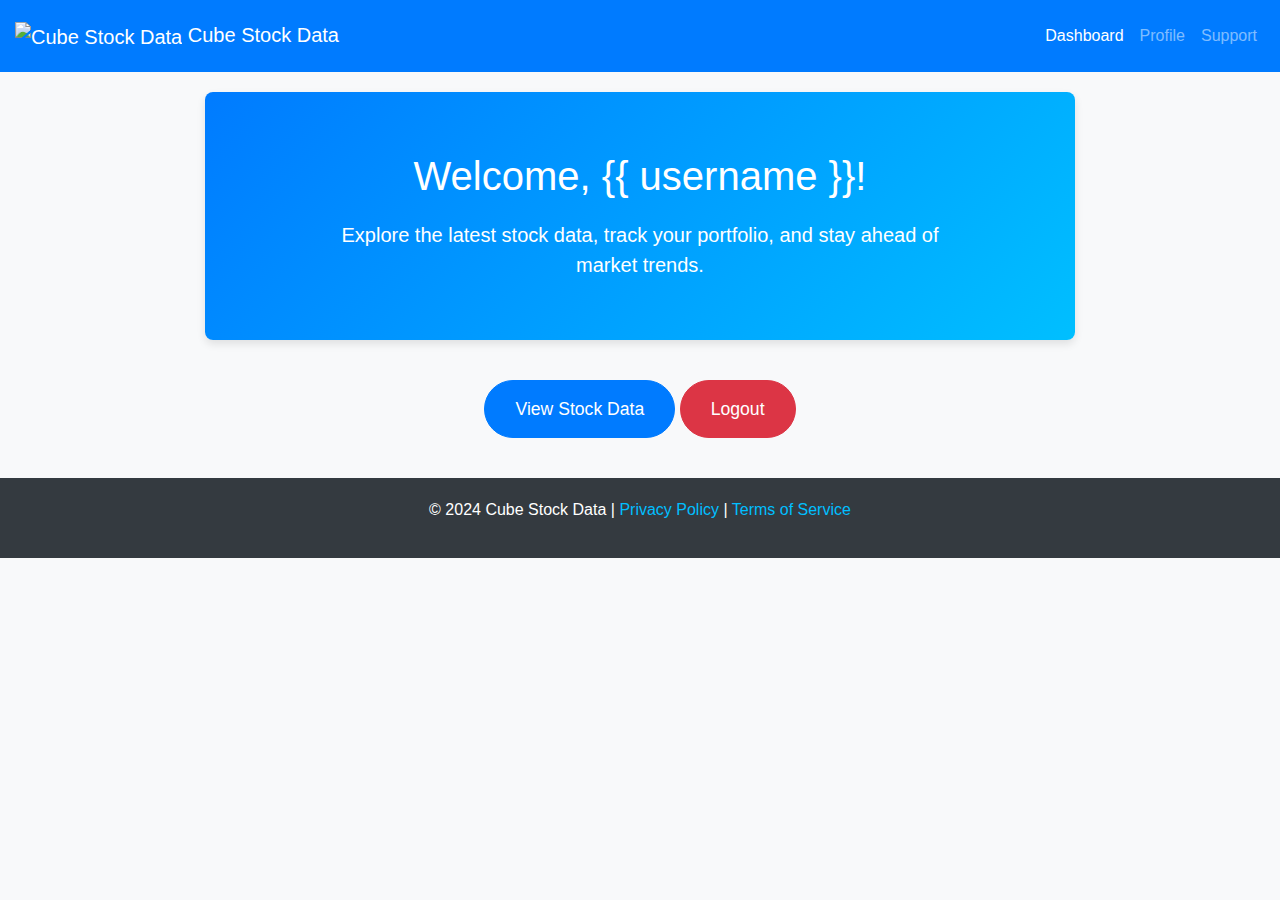
==== templates/dashboard.html @ 49cc2dac "add files" ====
<!DOCTYPE html>
<html lang="en">
<head>
    <meta charset="UTF-8">
    <meta name="viewport" content="width=device-width, initial-scale=1.0">
    <title>Dashboard - Cube Stock Data</title>
    <link href="https://stackpath.bootstrapcdn.com/bootstrap/4.5.2/css/bootstrap.min.css" rel="stylesheet">
    <style>
        body {
            background-color: #f8f9fa;
            color: #343a40;
            font-family: Arial, sans-serif;
        }

        /* Navbar */
        .navbar {
            margin-bottom: 20px;
            padding: 15px;
        }

        .navbar-brand img {
            height: 40px;
        }

        /* Hero Section */
        .hero {
            background: linear-gradient(135deg, #007bff, #00bfff);
            color: white;
            padding: 60px 20px;
            border-radius: 8px;
            text-align: center;
            margin-bottom: 40px;
            box-shadow: 0 4px 8px rgba(0,0,0,0.1);
        }

        .hero h1 {
            font-size: 2.5rem;
            margin-bottom: 20px;
        }

        .hero p {
            font-size: 1.25rem;
            max-width: 600px;
            margin: 0 auto;
        }

        /* Buttons */
        .btn-primary, .btn-danger {
            padding: 15px 30px;
            border-radius: 50px;
            font-size: 1.1rem;
        }

        .btn-primary {
            background-color: #007bff;
            border-color: #007bff;
        }

        .btn-primary:hover {
            background-color: #0056b3;
        }

        .btn-danger {
            background-color: #dc3545;
            border-color: #dc3545;
        }

        .btn-danger:hover {
            background-color: #c82333;
        }

        /* Container */
        .container {
            max-width: 900px;
        }

        /* Footer */
        footer {
            background-color: #343a40;
            color: white;
            padding: 20px 0;
            text-align: center;
            margin-top: 40px;
        }

        footer a {
            color: #00bfff;
            text-decoration: none;
        }

        footer a:hover {
            text-decoration: underline;
        }

    </style>
</head>
<body>

    <!-- Navbar -->
    <nav class="navbar navbar-expand-lg navbar-dark bg-primary sticky-top">
        <a class="navbar-brand" href="#">
            <img src="logo.png" alt="Cube Stock Data"> Cube Stock Data
        </a>
        <button class="navbar-toggler" type="button" data-toggle="collapse" data-target="#navbarNav" aria-controls="navbarNav" aria-expanded="false" aria-label="Toggle navigation">
            <span class="navbar-toggler-icon"></span>
        </button>
        <div class="collapse navbar-collapse" id="navbarNav">
            <ul class="navbar-nav ml-auto">
                <li class="nav-item active">
                    <a class="nav-link" href="/">Dashboard</a>
                </li>
                <li class="nav-item">
                    <a class="nav-link" href="#">Profile</a>
                </li>
                <li class="nav-item">
                    <a class="nav-link" href="#">Support</a>
                </li>
            </ul>
        </div>
    </nav>

    <!-- Hero Section -->
    <div class="container">
        <div class="hero">
            <h1>Welcome, {{ username }}!</h1>
            <p>Explore the latest stock data, track your portfolio, and stay ahead of market trends.</p>
        </div>
        <div class="text-center">
            <a href="/" class="btn btn-primary btn-lg">
                <i class="fas fa-chart-line"></i> View Stock Data
            </a>
            <a href="/logout" class="btn btn-danger btn-lg">
                <i class="fas fa-sign-out-alt"></i> Logout
            </a>
        </div>
    </div>

    <!-- Footer -->
    <footer>
        <p>&copy; 2024 Cube Stock Data | <a href="#">Privacy Policy</a> | <a href="#">Terms of Service</a></p>
    </footer>

    <script src="https://code.jquery.com/jquery-3.5.1.slim.min.js"></script>
    <script src="https://cdn.jsdelivr.net/npm/@popperjs/core@2.5.2/dist/umd/popper.min.js"></script>
    <script src="https://stackpath.bootstrapcdn.com/bootstrap/4.5.2/js/bootstrap.min.js"></script>
    <script src="https://kit.fontawesome.com/a076d05399.js"></script> <!-- For Icons -->
</body>
</html>
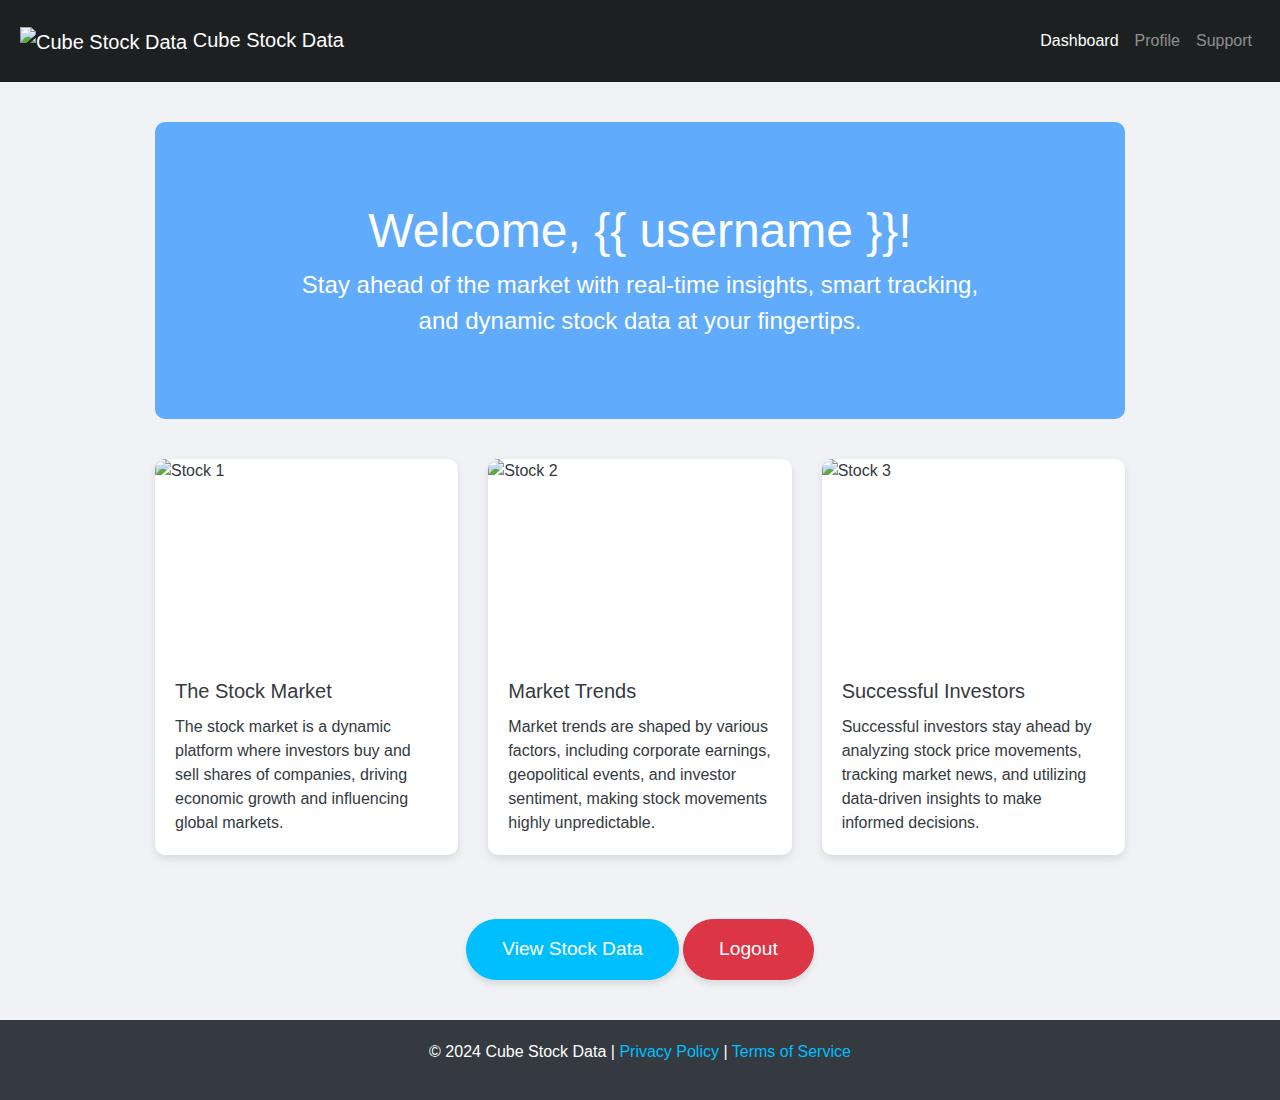
==== commit 14f600e0: "add project" ====
--- a/templates/dashboard.html
+++ b/templates/dashboard.html
@@ -7,74 +7,89 @@
     <link href="https://stackpath.bootstrapcdn.com/bootstrap/4.5.2/css/bootstrap.min.css" rel="stylesheet">
     <style>
         body {
-            background-color: #f8f9fa;
+            background-color: #f0f2f5;
             color: #343a40;
-            font-family: Arial, sans-serif;
+            font-family: 'Segoe UI', Tahoma, Geneva, Verdana, sans-serif;
         }
-
-        /* Navbar */
         .navbar {
-            margin-bottom: 20px;
-            padding: 15px;
+            background-color: #1d2021;
+            margin-bottom: 40px;
+            padding: 20px;
         }
-
         .navbar-brand img {
-            height: 40px;
+            height: 50px;
         }
-
-        /* Hero Section */
         .hero {
-            background: linear-gradient(135deg, #007bff, #00bfff);
+            background: url('https://img.freepik.com/free-photo/psychedelic-paper-shapes-with-copy-space_23-2149378246.jpg?t=st=1725303111~exp=1725306711~hmac=4b92ae84f6c77a8c97dbe590d8cd60e0523ddb2befbb620a1d0355bc2beeab46&w=1060') center/cover no-repeat;
             color: white;
-            padding: 60px 20px;
-            border-radius: 8px;
+            padding: 80px 20px;
+            border-radius: 10px;
             text-align: center;
             margin-bottom: 40px;
-            box-shadow: 0 4px 8px rgba(0,0,0,0.1);
+            position: relative;
         }
-
+        .hero::before {
+            content: "";
+            position: absolute;
+            top: 0;
+            left: 0;
+            width: 100%;
+            height: 100%;
+            background: rgba(0, 123, 255, 0.6);
+            border-radius: 10px;
+        }
         .hero h1 {
-            font-size: 2.5rem;
-            margin-bottom: 20px;
+            font-size: 3rem;
+            z-index: 1;
+            position: relative;
         }
-
         .hero p {
-            font-size: 1.25rem;
-            max-width: 600px;
+            font-size: 1.5rem;
+            max-width: 700px;
             margin: 0 auto;
+            z-index: 1;
+            position: relative;
         }
-
-        /* Buttons */
         .btn-primary, .btn-danger {
-            padding: 15px 30px;
+            padding: 15px 35px;
             border-radius: 50px;
-            font-size: 1.1rem;
+            font-size: 1.2rem;
+            box-shadow: 0 4px 6px rgba(0,0,0,0.1);
         }
-
         .btn-primary {
-            background-color: #007bff;
-            border-color: #007bff;
+            background-color: #00bfff;
+            border-color: #00bfff;
         }
-
         .btn-primary:hover {
-            background-color: #0056b3;
+            background-color: #009bd6;
         }
-
         .btn-danger {
             background-color: #dc3545;
             border-color: #dc3545;
         }
-
         .btn-danger:hover {
             background-color: #c82333;
         }
-
-        /* Container */
         .container {
-            max-width: 900px;
+            max-width: 1000px;
         }
-
-        /* Footer */
+        .card-deck {
+            margin-bottom: 40px;
+        }
+        .card {
+            border: none;
+            border-radius: 10px;
+            box-shadow: 0 4px 8px rgba(0,0,0,0.1);
+            overflow: hidden;
+            transition: transform 0.3s;
+        }
+        .card:hover {
+            transform: translateY(-10px);
+        }
+        .card img {
+            height: 200px;
+            object-fit: cover;
+        }
         footer {
             background-color: #343a40;
             color: white;
@@ -82,24 +97,21 @@
             text-align: center;
             margin-top: 40px;
         }
-
         footer a {
             color: #00bfff;
             text-decoration: none;
         }
-
         footer a:hover {
             text-decoration: underline;
         }
-
     </style>
 </head>
 <body>
 
     <!-- Navbar -->
-    <nav class="navbar navbar-expand-lg navbar-dark bg-primary sticky-top">
+    <nav class="navbar navbar-expand-lg navbar-dark">
         <a class="navbar-brand" href="#">
-            <img src="logo.png" alt="Cube Stock Data"> Cube Stock Data
+            <img src="https://scontent.fpnq9-1.fna.fbcdn.net/v/t39.30808-6/458178059_2169730230073456_6954890262318440446_n.jpg?_nc_cat=110&ccb=1-7&_nc_sid=127cfc&_nc_ohc=3iUBP5c_v40Q7kNvgF8e103&_nc_ht=scontent.fpnq9-1.fna&oh=00_AYCi5TtUyEkLZ4cdBZv9Dl6i_fOQ5Kd_ZcEF2fqgfWtprw&oe=66DBE33E" alt="Cube Stock Data"> Cube Stock Data
         </a>
         <button class="navbar-toggler" type="button" data-toggle="collapse" data-target="#navbarNav" aria-controls="navbarNav" aria-expanded="false" aria-label="Toggle navigation">
             <span class="navbar-toggler-icon"></span>
@@ -107,13 +119,13 @@
         <div class="collapse navbar-collapse" id="navbarNav">
             <ul class="navbar-nav ml-auto">
                 <li class="nav-item active">
-                    <a class="nav-link" href="/">Dashboard</a>
+                    <a class="nav-link" href="dashboard">Dashboard</a>
                 </li>
                 <li class="nav-item">
-                    <a class="nav-link" href="#">Profile</a>
+                    <a class="nav-link" href="/profile">Profile</a>
                 </li>
                 <li class="nav-item">
-                    <a class="nav-link" href="#">Support</a>
+                    <a class="nav-link" href="/support">Support</a>
                 </li>
             </ul>
         </div>
@@ -123,13 +135,40 @@
     <div class="container">
         <div class="hero">
             <h1>Welcome, {{ username }}!</h1>
-            <p>Explore the latest stock data, track your portfolio, and stay ahead of market trends.</p>
+            <p>Stay ahead of the market with real-time insights, smart tracking, and dynamic stock data at your fingertips.</p>
         </div>
+
+        <!-- Stock Data Cards Section -->
+        <div class="card-deck">
+            <div class="card">
+                <img src="https://img.freepik.com/free-photo/young-woman-yellow-shirt-looks-thoughtful-dreamy_144627-68093.jpg?ga=GA1.1.236374937.1725303617" class="card-img-top" alt="Stock 1">
+                <div class="card-body">
+                    <h5 class="card-title">The Stock Market</h5>
+                    <p class="card-text">The stock market is a dynamic platform where investors buy and sell shares of companies, driving economic growth and influencing global markets.</p>
+                </div>
+            </div>
+            <div class="card">
+                <img src="https://img.freepik.com/free-photo/confident-young-afro-american-student-with-backpack-holding-book-doing-silence-gesture-isolated-orange-wall-with-copy-space_141793-121194.jpg?ga=GA1.1.236374937.1725303617" class="card-img-top" alt="Stock 2">
+                <div class="card-body">
+                    <h5 class="card-title">Market Trends</h5>
+                    <p class="card-text">Market trends are shaped by various factors, including corporate earnings, geopolitical events, and investor sentiment, making stock movements highly unpredictable.</p>
+                </div>
+            </div>
+            <div class="card">
+                <img src="https://img.freepik.com/free-photo/young-traveler-woman-wearing-red-sunglasses-with-backpack-listening-music-using-headphones-with-happy-face-green-wall_141793-13524.jpg?ga=GA1.1.236374937.1725303617" class="card-img-top" alt="Stock 3">
+                <div class="card-body">
+                    <h5 class="card-title">Successful Investors</h5>
+                    <p class="card-text">Successful investors stay ahead by analyzing stock price movements, tracking market news, and utilizing data-driven insights to make informed decisions.</p>
+                </div>
+            </div>
+        </div>
+
+        <!-- Action Buttons -->
         <div class="text-center">
-            <a href="/" class="btn btn-primary btn-lg">
+            <a href="/" class="btn btn-primary btn-lg mt-4">
                 <i class="fas fa-chart-line"></i> View Stock Data
             </a>
-            <a href="/logout" class="btn btn-danger btn-lg">
+            <a href="/logout" class="btn btn-danger btn-lg mt-4">
                 <i class="fas fa-sign-out-alt"></i> Logout
             </a>
         </div>
@@ -143,6 +182,6 @@
     <script src="https://code.jquery.com/jquery-3.5.1.slim.min.js"></script>
     <script src="https://cdn.jsdelivr.net/npm/@popperjs/core@2.5.2/dist/umd/popper.min.js"></script>
     <script src="https://stackpath.bootstrapcdn.com/bootstrap/4.5.2/js/bootstrap.min.js"></script>
-    <script src="https://kit.fontawesome.com/a076d05399.js"></script> <!-- For Icons -->
+    <script src="https://kit.fontawesome.com/a076d05399.js"></script>
 </body>
 </html>
